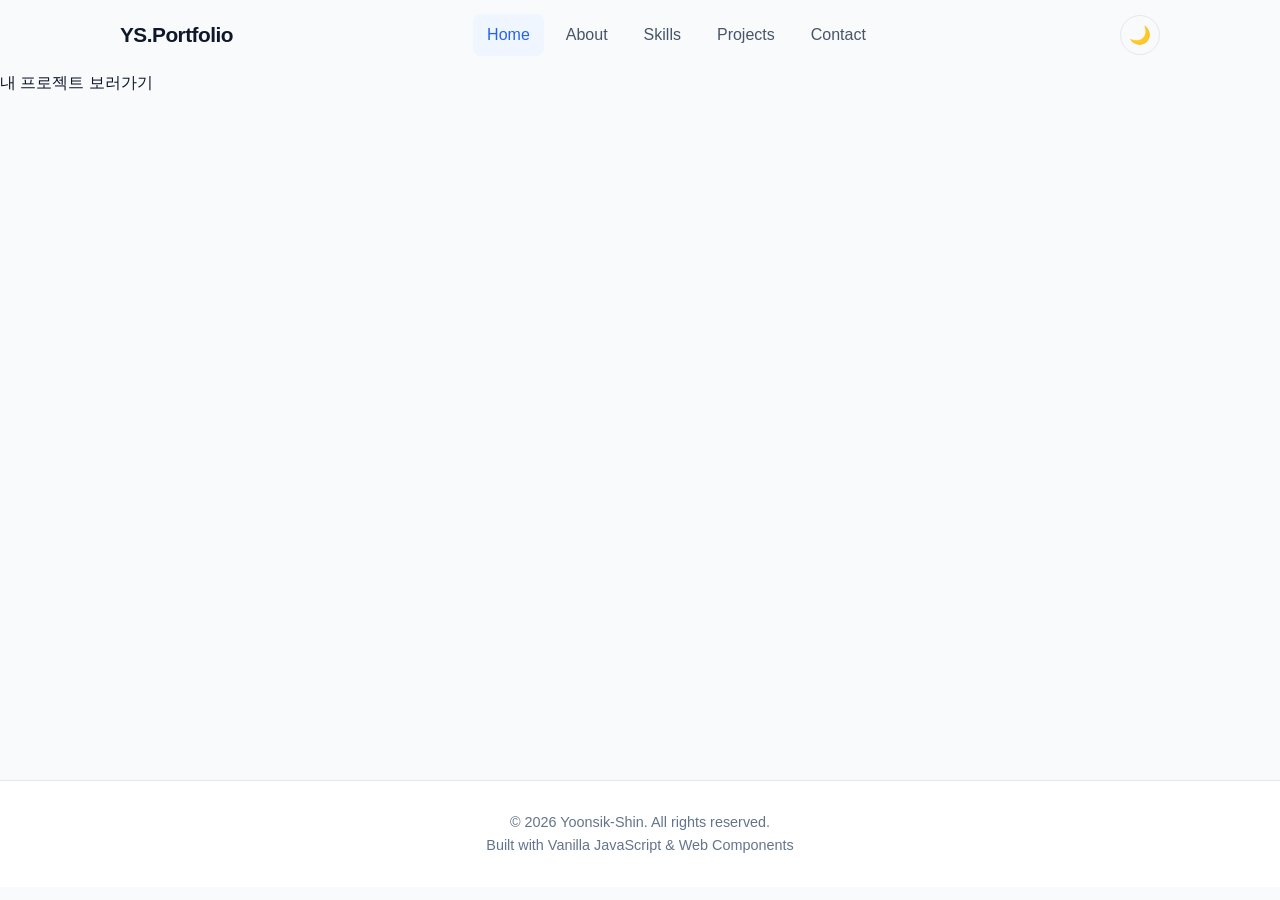
==== B1/1/index.html @ 2655d432 "feat(layout): 모바일 퍼스트 전역 스타일, 다크모드 변수 및 시맨틱 마크업 구성" ====
<!doctype html>
<html lang="ko">
  <head>
    <meta charset="UTF-8" />
    <meta name="viewport" content="width=device-width, initial-scale=1.0" />
    <meta name="description" content="웹 컴포넌트 기반 반응형 포트폴리오 웹사이트" />
    <link rel="stylesheet" href="./css/style.css" />
    <title>Yoonsik Shin | Portfolio</title>
  </head>
  <body>
    <!-- 1. Semantic Header & Navigation -->
    <header id="main-header">
      <nav class="navbar">
        <div class="nav-logo">
          <a href="#hero">YS.Portfolio</a>
        </div>

        <ul class="nav-links" id="nav-links">
          <li><a href="#hero" class="nav-link active">Home</a></li>
          <li><a href="#about" class="nav-link">About</a></li>
          <li><a href="#skills" class="nav-link">Skills</a></li>
          <li><a href="#projects" class="nav-link">Projects</a></li>
          <li><a href="#contact" class="nav-link">Contact</a></li>
        </ul>

        <div class="nav-actions">
          <!-- 다크모드 토글 버튼 -->
          <button id="theme-toggle" class="theme-toggle-btn" aria-label="다크 모드 전환">
            <span class="theme-icon">🌙</span>
          </button>

          <!-- 햄버거 메뉴 버튼 (모바일) -->
          <button id="hamburger-btn" class="hamburger-btn" aria-label="메뉴 열기/닫기">
            <span class="hamburger-line"></span>
            <span class="hamburger-line"></span>
            <span class="hamburger-line"></span>
          </button>
        </div>
      </nav>
    </header>

    <!-- 2. Semantic Main Content with Web Components -->
    <main>
      <section id="hero" class="reveal active">
        <hero-section>
          <greetings-text></greetings-text>
          <cta-button>내 프로젝트 보러가기</cta-button>
        </hero-section>
      </section>

      <section id="about" class="reveal">
        <about-section></about-section>
      </section>

      <section id="skills" class="reveal">
        <skills-section></skills-section>
      </section>

      <section id="projects" class="reveal">
        <project-section></project-section>
      </section>

      <section id="contact" class="reveal">
        <contact-section></contact-section>
      </section>
    </main>

    <!-- 3. Semantic Footer -->
    <footer>
      <div class="footer-content">
        <p>© 2026 Yoonsik-Shin. All rights reserved.</p>
        <p>Built with Vanilla JavaScript & Web Components</p>
      </div>
    </footer>

    <!-- 4. Scroll To Top Floating Button -->
    <button id="scroll-top-btn" aria-label="페이지 맨 위로 이동">↑</button>

    <!-- 5. Main Script (ES Modules) -->
    <script type="module" src="./js/main.js"></script>
  </body>
</html>
---- B1/1/css/style.css ----
/* ==========================================================================
   Global CSS & Theme System (Mobile First)
   ========================================================================== */

/* 1. CSS Variables (:root Light Mode) */
:root {
  /* Colors */
  --bg-primary: #f8fafc;
  --bg-secondary: #ffffff;
  --bg-header: rgba(255, 255, 255, 0.85);
  --text-primary: #0f172a;
  --text-secondary: #475569;
  --text-muted: #64748b;
  --border-color: #e2e8f0;
  
  /* Brand / Accent */
  --primary-color: #2563eb;
  --primary-hover: #1d4ed8;
  --primary-light: #eff6ff;
  --accent-color: #38bdf8;
  --danger-color: #ef4444;
  --success-color: #10b981;

  /* Card & Shadow */
  --card-bg: #ffffff;
  --card-shadow: 0 4px 6px -1px rgba(0, 0, 0, 0.05), 0 2px 4px -2px rgba(0, 0, 0, 0.05);
  --card-shadow-hover: 0 12px 24px -4px rgba(37, 99, 235, 0.12);

  /* Layout & Spacing */
  --header-height: 70px;
  --max-width: 1080px;
  --transition-speed: 0.3s;
  
  /* Typography */
  --font-family: -apple-system, BlinkMacSystemFont, "Segoe UI", Roboto, "Helvetica Neue", Arial, sans-serif;
}

/* 2. Dark Mode CSS Variables */
[data-theme="dark"] {
  --bg-primary: #0b0f19;
  --bg-secondary: #111827;
  --bg-header: rgba(11, 15, 25, 0.85);
  --text-primary: #f8fafc;
  --text-secondary: #cbd5e1;
  --text-muted: #94a3b8;
  --border-color: #1f293d;

  --primary-color: #3b82f6;
  --primary-hover: #60a5fa;
  --primary-light: rgba(59, 130, 246, 0.15);

  --card-bg: #111827;
  --card-shadow: 0 4px 6px -1px rgba(0, 0, 0, 0.3);
  --card-shadow-hover: 0 12px 24px -4px rgba(59, 130, 246, 0.2);
}

/* 3. Base Reset */
*, *::before, *::after {
  box-sizing: border-box;
  margin: 0;
  padding: 0;
}

html {
  scroll-behavior: smooth;
  font-size: 16px;
}

body {
  font-family: var(--font-family);
  background-color: var(--bg-primary);
  color: var(--text-primary);
  line-height: 1.6;
  transition: background-color var(--transition-speed) ease, color var(--transition-speed) ease;
  overflow-x: hidden;
}

/* 4. Semantic Header & Navigation (Flexbox) */
header {
  position: fixed;
  top: 0;
  left: 0;
  width: 100%;
  height: var(--header-height);
  background-color: transparent;
  z-index: 1000;
  transition: all var(--transition-speed) ease;
}

header.scrolled {
  background-color: var(--bg-header);
  backdrop-filter: blur(10px);
  -webkit-backdrop-filter: blur(10px);
  border-bottom: 1px solid var(--border-color);
  box-shadow: 0 2px 8px rgba(0, 0, 0, 0.04);
}

.navbar {
  display: flex;
  align-items: center;
  justify-content: space-between;
  max-width: var(--max-width);
  height: 100%;
  margin: 0 auto;
  padding: 0 20px;
}

.nav-logo a {
  font-size: 1.3rem;
  font-weight: 700;
  color: var(--text-primary);
  text-decoration: none;
  letter-spacing: -0.5px;
}

.nav-actions {
  display: flex;
  align-items: center;
  gap: 12px;
}

/* Nav Links (Mobile First: Drawer) */
.nav-links {
  position: fixed;
  top: var(--header-height);
  left: 0;
  width: 100%;
  background-color: var(--bg-secondary);
  border-bottom: 1px solid var(--border-color);
  display: flex;
  flex-direction: column;
  list-style: none;
  max-height: 0;
  overflow: hidden;
  transition: max-height 0.35s ease, padding 0.35s ease;
}

.nav-links.active {
  max-height: 320px;
  padding: 16px 0;
  box-shadow: 0 10px 20px rgba(0, 0, 0, 0.08);
}

.nav-links li {
  text-align: center;
}

.nav-links a {
  display: block;
  padding: 12px 20px;
  color: var(--text-secondary);
  text-decoration: none;
  font-weight: 500;
  transition: color var(--transition-speed) ease, background-color var(--transition-speed) ease;
}

.nav-links a:hover,
.nav-links a.active {
  color: var(--primary-color);
  background-color: var(--primary-light);
}

/* Dark Mode Toggle Button */
.theme-toggle-btn {
  background: none;
  border: 1px solid var(--border-color);
  border-radius: 50%;
  width: 40px;
  height: 40px;
  display: flex;
  align-items: center;
  justify-content: center;
  cursor: pointer;
  color: var(--text-primary);
  font-size: 1.1rem;
  transition: all var(--transition-speed) ease;
}

.theme-toggle-btn:hover {
  background-color: var(--primary-light);
  border-color: var(--primary-color);
}

/* Hamburger Menu Button */
.hamburger-btn {
  display: flex;
  flex-direction: column;
  justify-content: space-around;
  width: 32px;
  height: 32px;
  background: transparent;
  border: none;
  cursor: pointer;
  padding: 4px;
  z-index: 1001;
}

.hamburger-line {
  width: 100%;
  height: 2px;
  background-color: var(--text-primary);
  border-radius: 2px;
  transition: all 0.3s ease;
}

.hamburger-btn.active .hamburger-line:nth-child(1) {
  transform: translateY(8px) rotate(45deg);
}

.hamburger-btn.active .hamburger-line:nth-child(2) {
  opacity: 0;
}

.hamburger-btn.active .hamburger-line:nth-child(3) {
  transform: translateY(-8px) rotate(-45deg);
}

/* 5. Main Content Area */
main {
  padding-top: var(--header-height);
  min-height: calc(100vh - 120px);
}

/* Scroll Animation (.reveal) */
.reveal {
  opacity: 0;
  transform: translateY(30px);
  transition: opacity 0.6s ease-out, transform 0.6s ease-out;
}

.reveal.active {
  opacity: 1;
  transform: translateY(0);
}

/* 6. Scroll To Top Button */
#scroll-top-btn {
  position: fixed;
  bottom: 24px;
  right: 24px;
  width: 46px;
  height: 46px;
  border-radius: 50%;
  background-color: var(--primary-color);
  color: #ffffff;
  border: none;
  cursor: pointer;
  display: flex;
  align-items: center;
  justify-content: center;
  font-size: 1.2rem;
  box-shadow: 0 4px 12px rgba(37, 99, 235, 0.35);
  opacity: 0;
  visibility: hidden;
  transform: translateY(16px);
  transition: all var(--transition-speed) ease;
  z-index: 999;
}

#scroll-top-btn.visible {
  opacity: 1;
  visibility: visible;
  transform: translateY(0);
}

#scroll-top-btn:hover {
  background-color: var(--primary-hover);
  transform: translateY(-3px);
  box-shadow: 0 6px 16px rgba(37, 99, 235, 0.45);
}

/* 7. Footer */
footer {
  border-top: 1px solid var(--border-color);
  background-color: var(--bg-secondary);
  color: var(--text-muted);
  text-align: center;
  padding: 30px 20px;
  font-size: 0.9rem;
}

/* 8. Desktop Breakpoint (>= 768px Tablet & >= 1024px Desktop) */
@media (min-width: 768px) {
  .hamburger-btn {
    display: none;
  }

  .nav-links {
    position: static;
    flex-direction: row;
    width: auto;
    background-color: transparent;
    border-bottom: none;
    max-height: none;
    overflow: visible;
    gap: 8px;
    padding: 0;
  }

  .nav-links a {
    border-radius: 8px;
    padding: 8px 14px;
  }
}
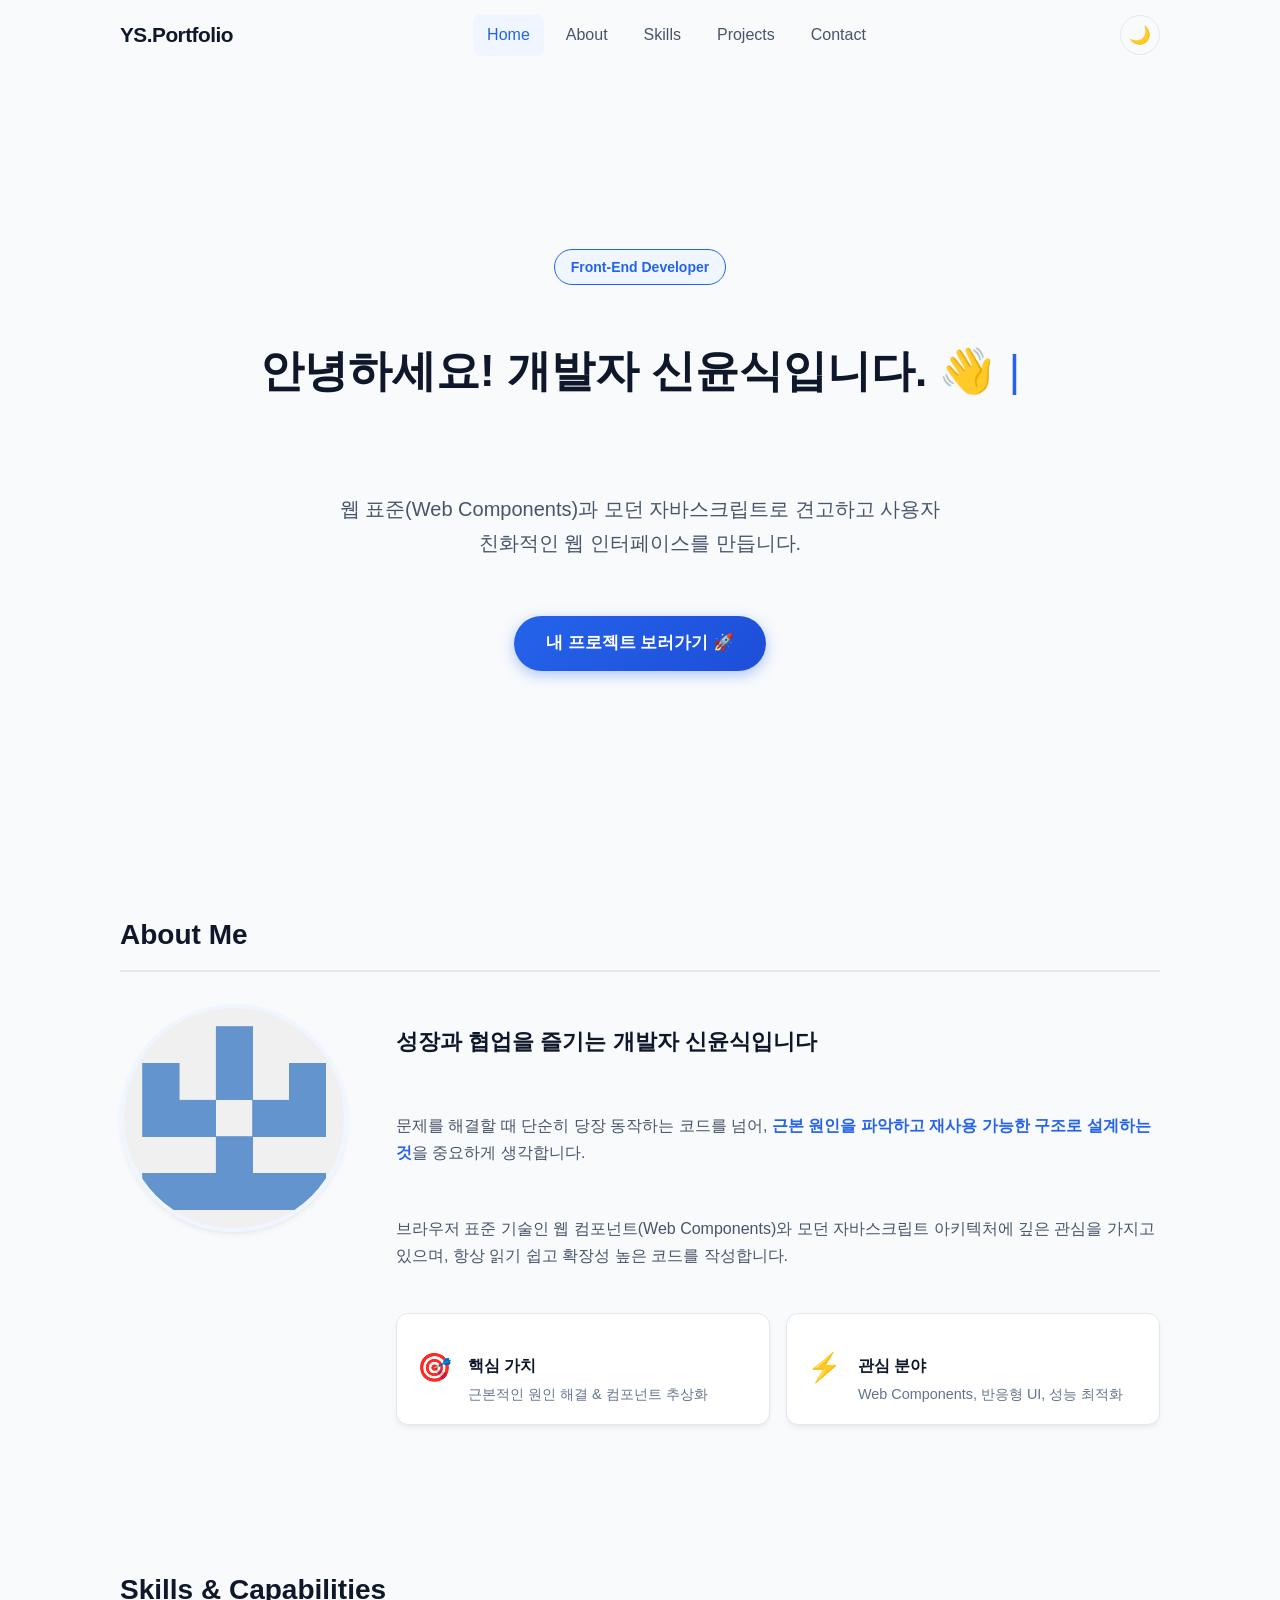
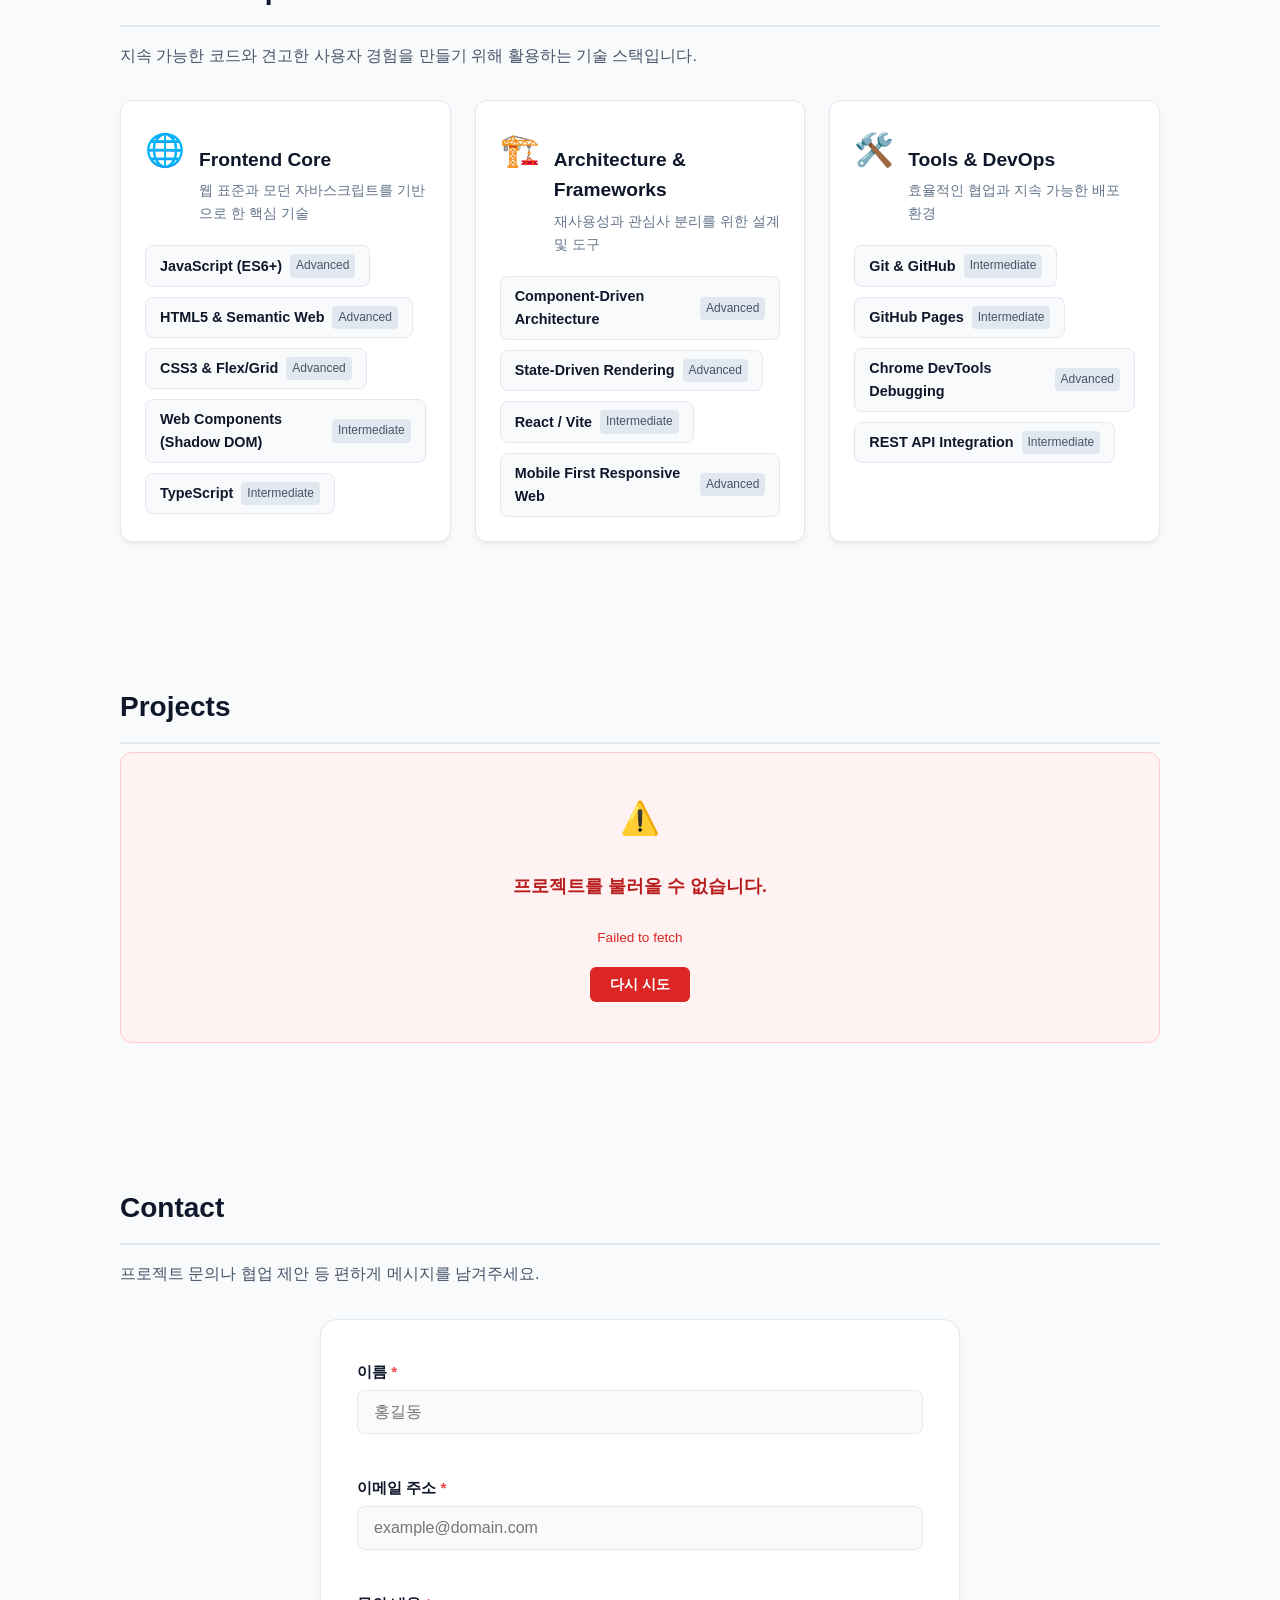
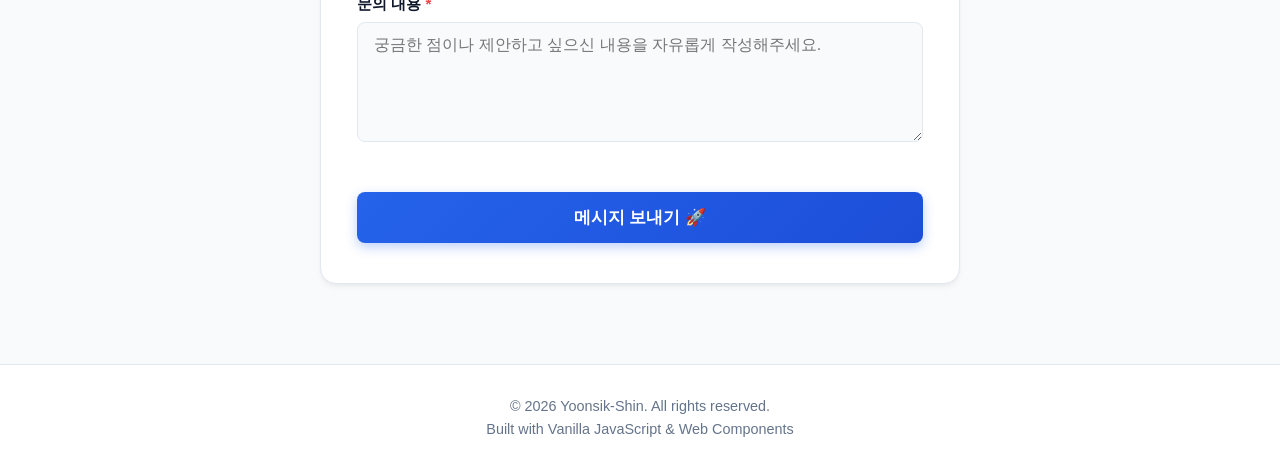
==== commit f0e5353a: "refactor(hero): GreetingsText 및 CtaButton을 HeroSection으로 흡수 통합하여 구조 단순화" ====
--- a/B1/1/index.html
+++ b/B1/1/index.html
@@ -42,10 +42,7 @@
     <!-- 2. Semantic Main Content with Web Components -->
     <main>
       <section id="hero" class="reveal active">
-        <hero-section>
-          <greetings-text></greetings-text>
-          <cta-button>내 프로젝트 보러가기</cta-button>
-        </hero-section>
+        <hero-section></hero-section>
       </section>
 
       <section id="about" class="reveal">
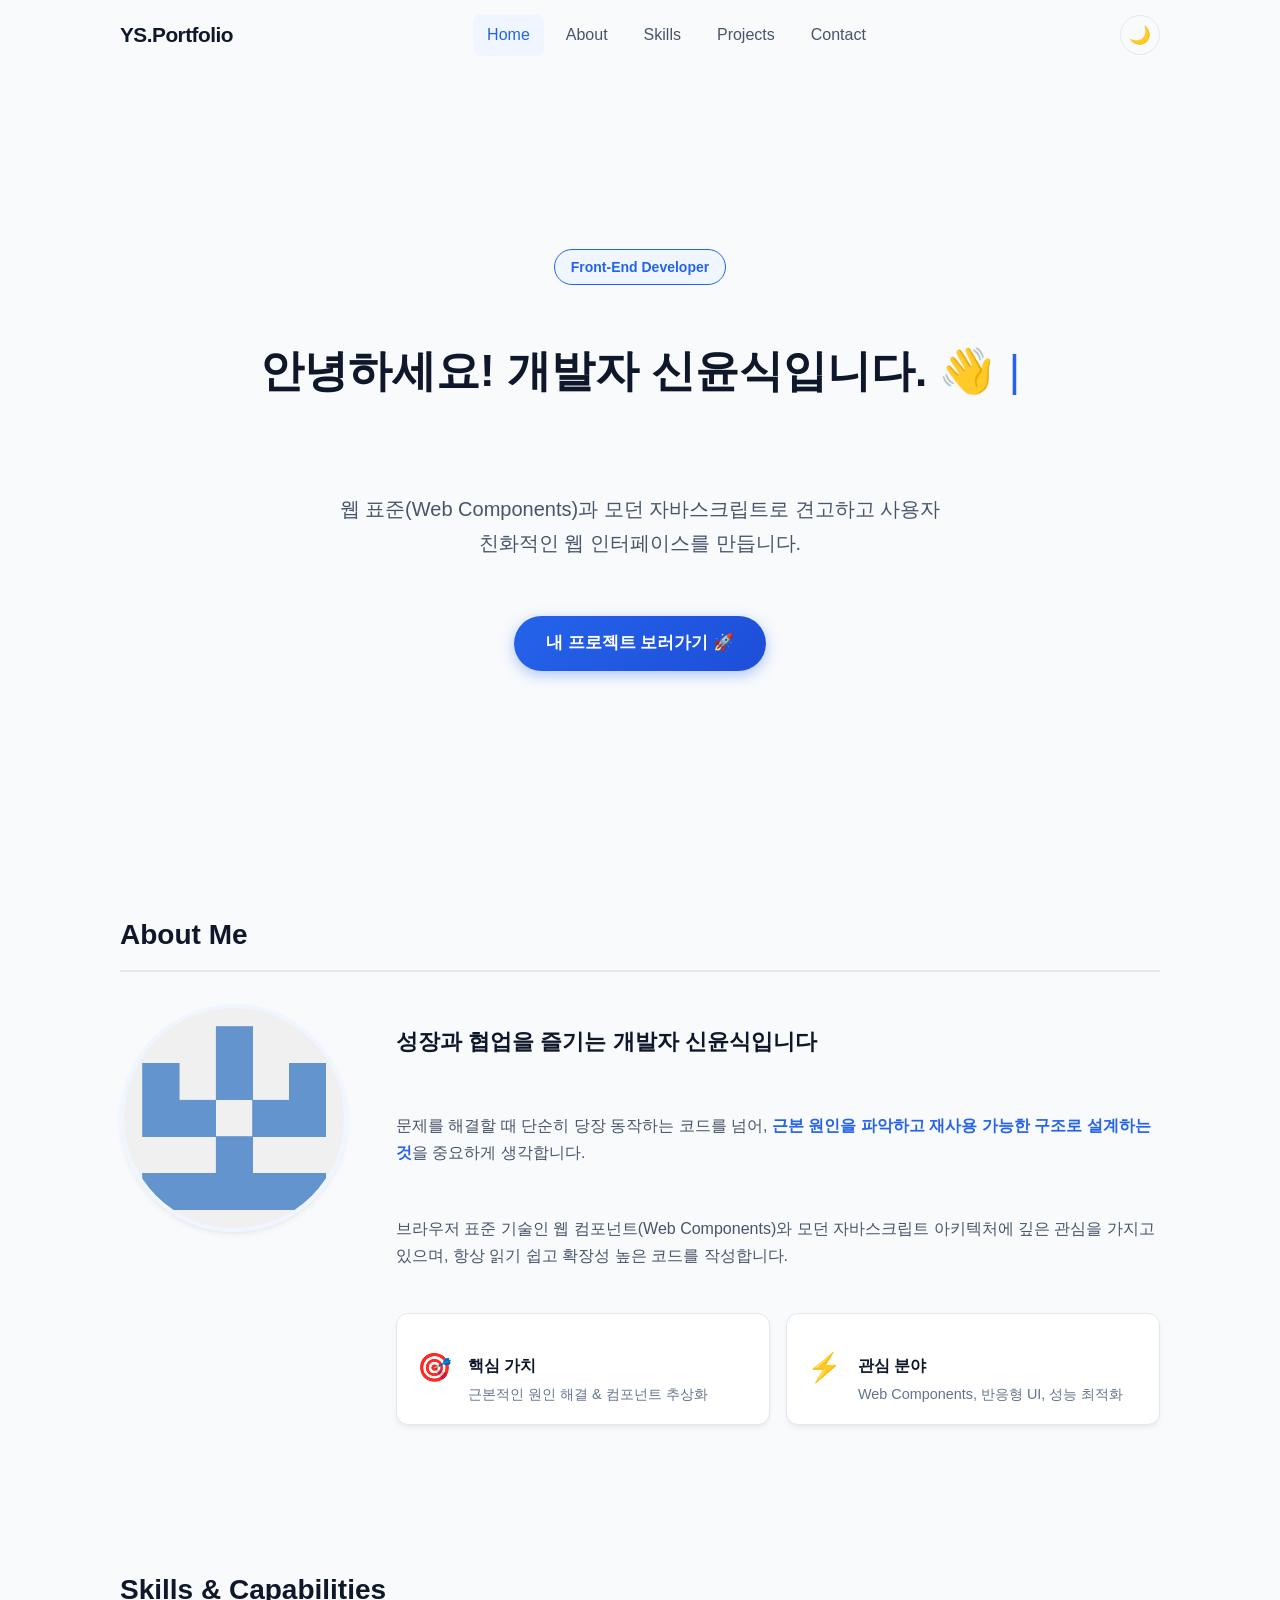
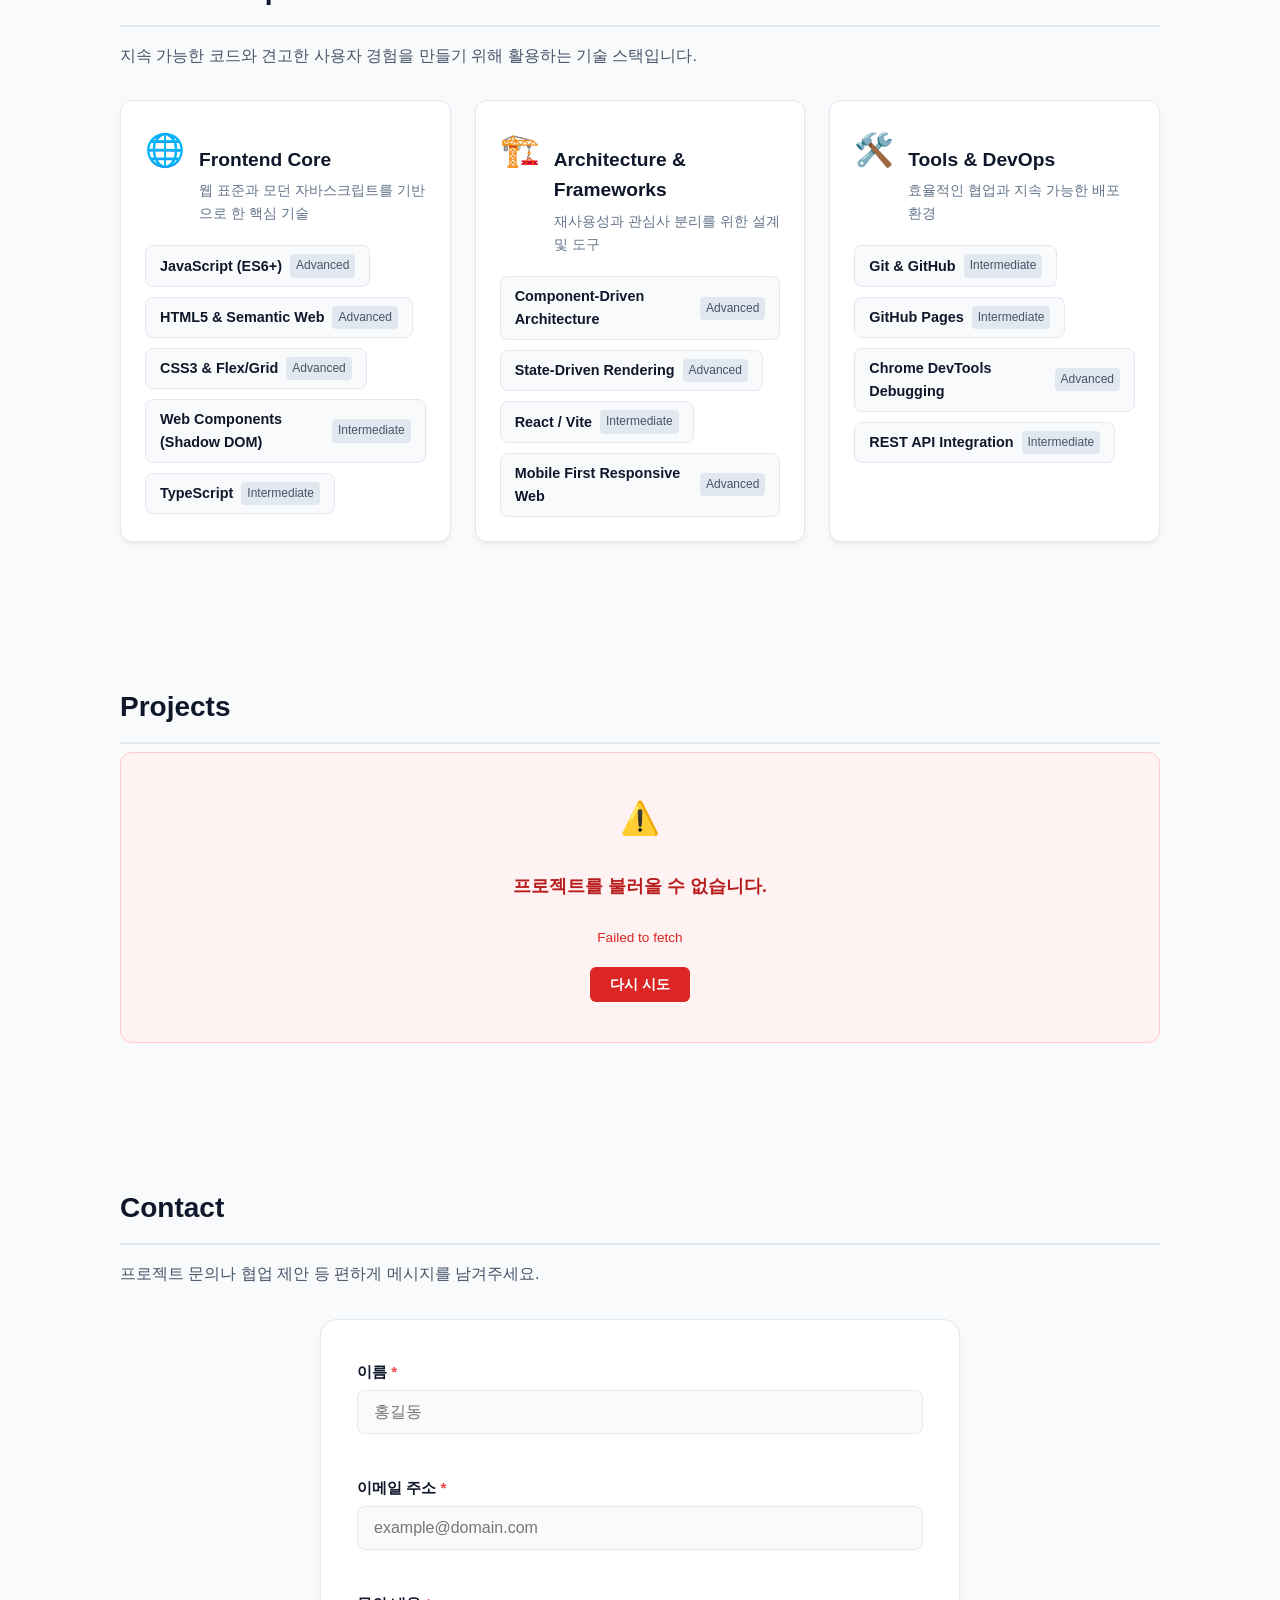
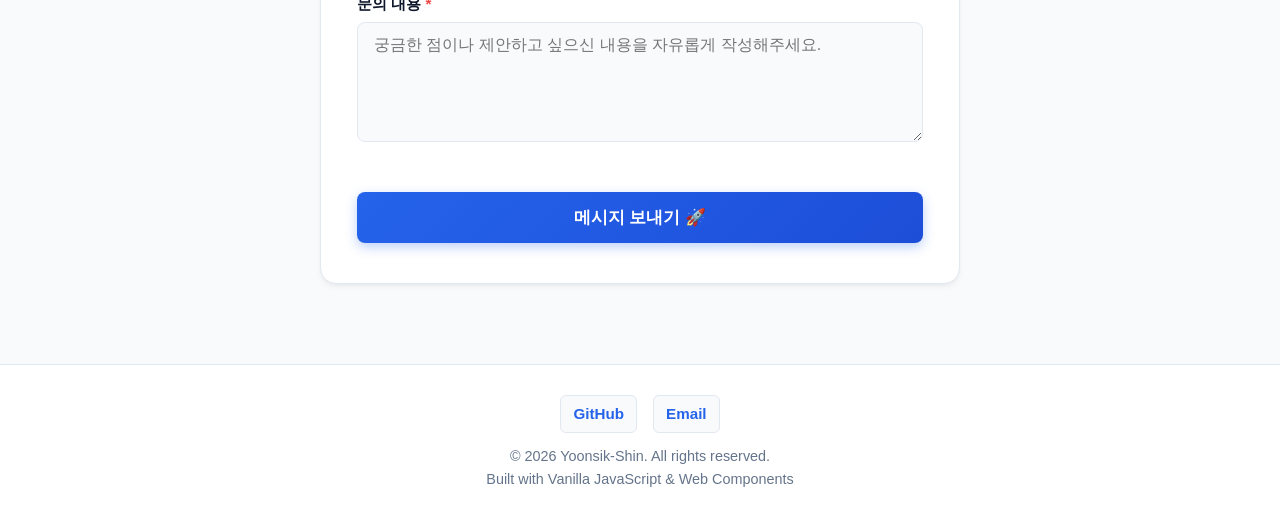
==== commit b17216c8: "feat(footer): add social links to footer and specify defer on script tag" ====
--- a/B1/1/index.html
+++ b/B1/1/index.html
@@ -41,30 +41,24 @@
 
     <!-- 2. Semantic Main Content with Web Components -->
     <main>
-      <section id="hero" class="reveal active">
-        <hero-section></hero-section>
-      </section>
-
-      <section id="about" class="reveal">
-        <about-section></about-section>
-      </section>
-
-      <section id="skills" class="reveal">
-        <skills-section></skills-section>
-      </section>
-
-      <section id="projects" class="reveal">
-        <project-section></project-section>
-      </section>
-
-      <section id="contact" class="reveal">
-        <contact-section></contact-section>
-      </section>
+      <hero-section id="hero" class="reveal active"></hero-section>
+      <about-section id="about" class="reveal"></about-section>
+      <skills-section id="skills" class="reveal"></skills-section>
+      <project-section id="projects" class="reveal"></project-section>
+      <contact-section id="contact" class="reveal"></contact-section>
     </main>
 
     <!-- 3. Semantic Footer -->
     <footer>
       <div class="footer-content">
+        <div class="footer-social-links">
+          <a href="https://github.com/Yoonsik-Shin" target="_blank" rel="noopener noreferrer" class="social-link" aria-label="GitHub 프로필">
+            GitHub
+          </a>
+          <a href="mailto:shin.yoonsik.dev@gmail.com" class="social-link" aria-label="이메일 보내기">
+            Email
+          </a>
+        </div>
         <p>© 2026 Yoonsik-Shin. All rights reserved.</p>
         <p>Built with Vanilla JavaScript & Web Components</p>
       </div>
@@ -73,7 +67,7 @@
     <!-- 4. Scroll To Top Floating Button -->
     <button id="scroll-top-btn" aria-label="페이지 맨 위로 이동">↑</button>
 
-    <!-- 5. Main Script (ES Modules) -->
-    <script type="module" src="./js/main.js"></script>
+    <!-- 5. Main Script (ES Modules with defer) -->
+    <script type="module" defer src="./js/main.js"></script>
   </body>
 </html>
--- a/B1/1/css/style.css
+++ b/B1/1/css/style.css
@@ -279,6 +279,32 @@
   font-size: 0.9rem;
 }
 
+.footer-social-links {
+  display: flex;
+  justify-content: center;
+  align-items: center;
+  gap: 16px;
+  margin-bottom: 12px;
+}
+
+.social-link {
+  color: var(--primary-color);
+  text-decoration: none;
+  font-weight: 600;
+  font-size: 0.95rem;
+  padding: 6px 12px;
+  border-radius: 6px;
+  border: 1px solid var(--border-color);
+  background-color: var(--bg-primary);
+  transition: all var(--transition-speed) ease;
+}
+
+.social-link:hover {
+  background-color: var(--primary-light);
+  border-color: var(--primary-color);
+  transform: translateY(-2px);
+}
+
 /* 8. Desktop Breakpoint (>= 768px Tablet & >= 1024px Desktop) */
 @media (min-width: 768px) {
   .hamburger-btn {
